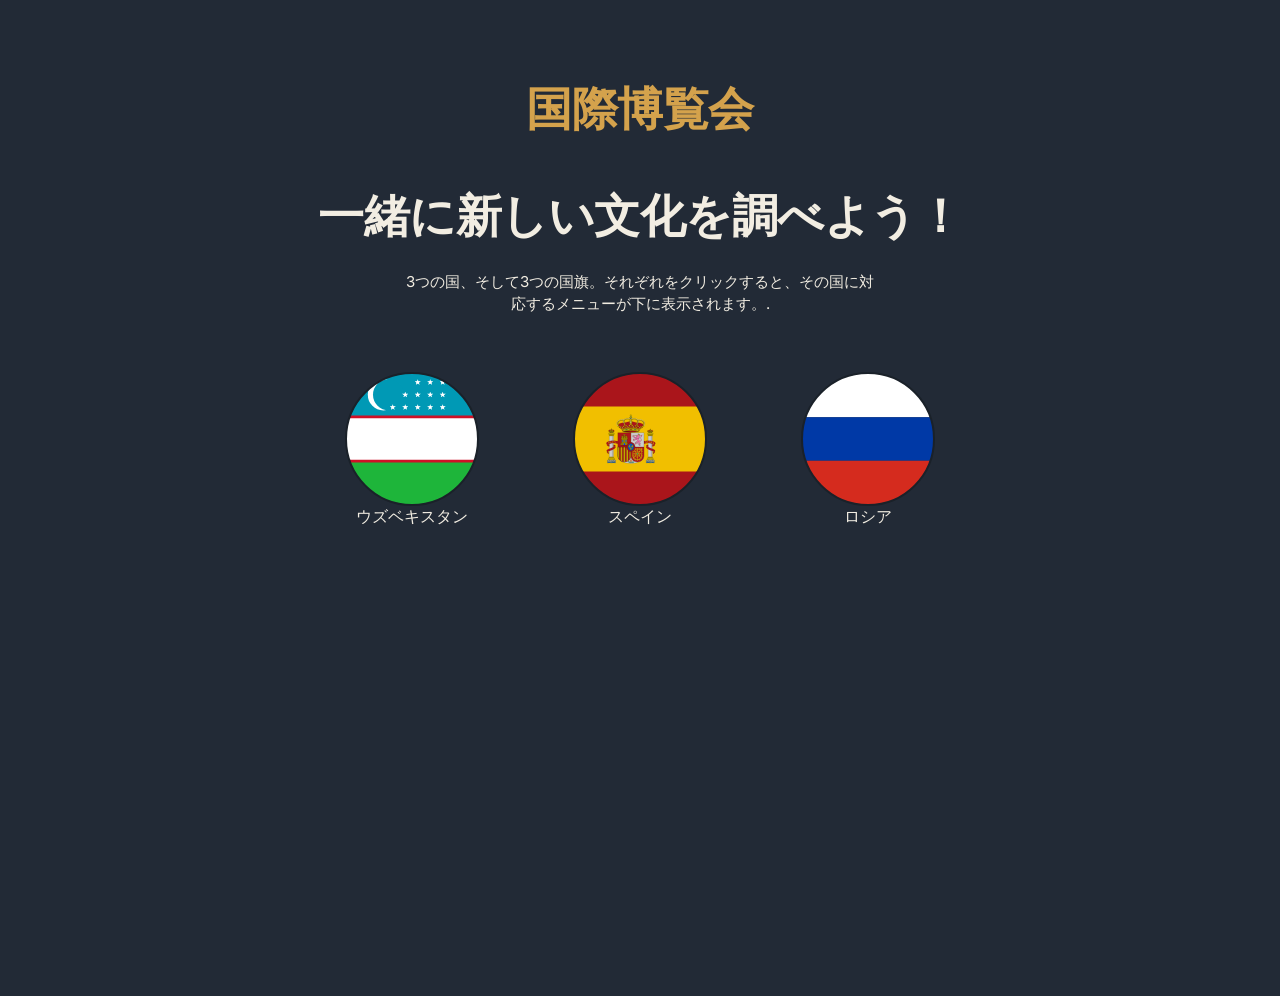
==== ryouri 2/index.html @ 64e85363 "Add files via upload Залил файлы" ====
<!DOCTYPE html>
<html lang="ja">
<head>
<meta charset="UTF-8">
<meta name="viewport" content="width=device-width, initial-scale=1.0">
<link rel="preconnect" href="https://fonts.googleapis.com">
<link href="https://fonts.googleapis.com/css2?family=Fraunces:opsz,wght@9..144,400;9..144,600;9..144,700&family=Inter:wght@400;500;600&display=swap" rel="stylesheet">
<title>国際博覧会</title>
<link rel="stylesheet" href="css/test.css">
</head>
<body>
    <h1 class="title">国際博覧会</h1>
    <h1>一緒に新しい文化を調べよう！</h1>
    <p class="sub">3つの国、そして3つの国旗。それぞれをクリックすると、その国に対応するメニューが下に表示されます。.</p>
    <div class="flags">
        <div class="country" data-c="uz">
      <a href="uzbekistan/landing.html" id="uzbekistan-btn" class="flag-btn" style="background-image: url('images/uzbekistan/uz.svg');" onclick="toggleCountry('uz')"></a>
      <div class="name">ウズベキスタン</div>
      <nav class="menu">
        <a href="#">歴史</a>
        <a href="#">観光地</a>
        <a href="#">料理</a>
      </nav>
    </div>

    <div class="country"">
      <a href="spain/spain.html" id="spain-btn" class="flag-btn" style="background-image: url('images/spain/es.svg');" onclick="toggleCountry('es')"></a>
      <div class="name">スペイン</div>
      <nav class="menu" >
        <a href="#">歴史</a>
        <a href="#">観光地</a>
        <a href="#">料理</a>
      </nav>
    </div>

    <div class="country" data-c="ru">
      <a href="russia/landing.html" id="russia-btn" class="flag-btn" style="background-image: url('images/russia/ru.svg');" onclick="toggleCountry('ru')"></a>
      <div class="name">ロシア</div>
      <nav class="menu">
        <a href="#">歴史</a>
        <a href="#">観光地</a>
        <a href="#">料理</a>
    </div>

    </div>
</body>
---- ryouri 2/css/test.css ----
body{
    background: #222a36;
    color: #f2ede2;
    font-family: 'Inter', sans-serif;
    min-height:100vh;
    display:flex;
    flex-direction:column;
    align-items:center;
    overflow-x:hidden;
    position:relative;
    padding: 40px 20px;
}

.title{
    text-transform: uppercase;
    color: #d4a24c;
    font-weight: 600;
    margin-bottom: 14px;
}

h1{
    font-family:'Fraunces', serif;
    font-weight: 600;
    font-size: clamp(28px, 5vw, 46px);
    text-align:center;
    margin-bottom: 8px;
    letter-spacing: -0.5px;
}
p.sub{
    color: var(--text-dim);
    text-align:center;
    max-width: 480px;
    margin-bottom: 56px;
    font-size: 15px;
    line-height:1.5;
}
.flags{
    display:flex;
    gap: 36px;
    align-items:flex-start;
    flex-wrap: wrap;
    justify-content:center;
    z-index:1;
}
.country{
    position:relative;
    display:flex;
    flex-direction:column;
    align-items:center;
}
.flag-btn{
    width: 130px;
    height: 130px;
    border-radius: 50%;
    border: 2px solid #1a2129;
    background: #212a33;
    display:flex;
    align-items:center;
    justify-content:center;
    font-size: 56px;
    cursor:pointer;
    transition: transform .25s ease, border-color .25s ease, box-shadow .25s ease;
    position:relative;
    background-repeat: no-repeat;
    background-size: cover;
}
.flag-btn:hover{
    transform: translateY(-6px);
}

#uzbekistan-btn:hover{
    border-color: #0099b5;
    box-shadow: 0 12px 30px rgba(0,153,181,0.25);
}
#spain-btn:hover{
    border-color: #c8102e;
    box-shadow: 0 12px 30px rgba(200,16,46,0.25);
}
#russia-btn:hover{
    border-color: #2a52a8;
    box-shadow: 0 12px 30px rgba(42,82,168,0.25);
}

 .menu{
    margin-top: 18px;
    background: #1a2129;
    border: 1px solid #212a33;
    border-radius: 18px;
    width: 190px;
    overflow: hidden;
    max-height: 0;
    opacity: 0;
    transform: translateY(-8px);
    transition: max-height .35s ease, opacity .3s ease, transform .3s ease;
}
.country.active .menu{
    max-height: 260px;
    opacity: 1;
    transform: translateY(0);
}
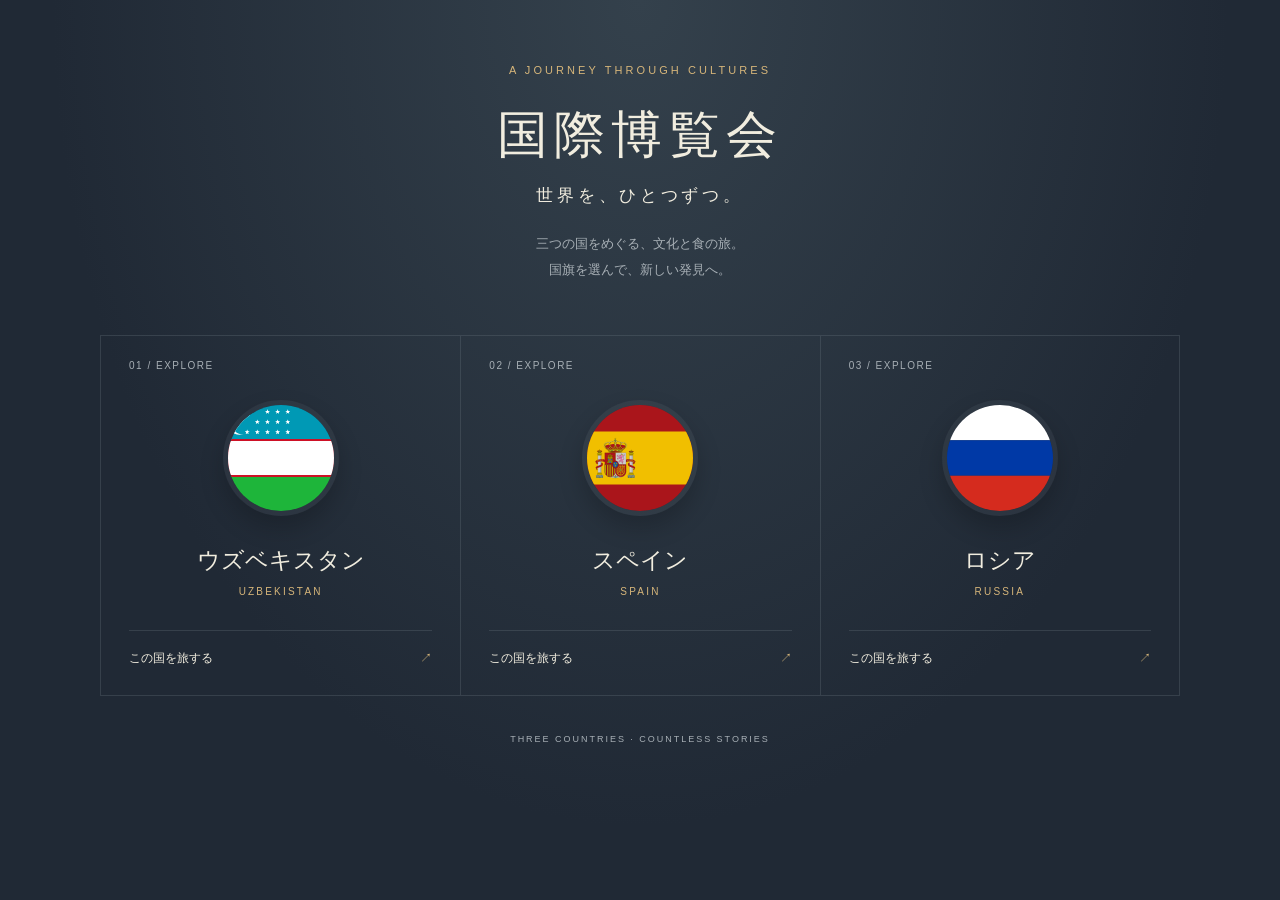
==== commit e64c032d: "Add country landing pages and CSS-only site navigation" ====
--- a/ryouri 2/index.html
+++ b/ryouri 2/index.html
@@ -1,46 +1,15 @@
-<!DOCTYPE html>
-<html lang="ja">
-<head>
-<meta charset="UTF-8">
-<meta name="viewport" content="width=device-width, initial-scale=1.0">
-<link rel="preconnect" href="https://fonts.googleapis.com">
-<link href="https://fonts.googleapis.com/css2?family=Fraunces:opsz,wght@9..144,400;9..144,600;9..144,700&family=Inter:wght@400;500;600&display=swap" rel="stylesheet">
-<title>国際博覧会</title>
-<link rel="stylesheet" href="css/test.css">
-</head>
-<body>
-    <h1 class="title">国際博覧会</h1>
-    <h1>一緒に新しい文化を調べよう！</h1>
-    <p class="sub">3つの国、そして3つの国旗。それぞれをクリックすると、その国に対応するメニューが下に表示されます。.</p>
-    <div class="flags">
-        <div class="country" data-c="uz">
-      <a href="uzbekistan/landing.html" id="uzbekistan-btn" class="flag-btn" style="background-image: url('images/uzbekistan/uz.svg');" onclick="toggleCountry('uz')"></a>
-      <div class="name">ウズベキスタン</div>
-      <nav class="menu">
-        <a href="#">歴史</a>
-        <a href="#">観光地</a>
-        <a href="#">料理</a>
-      </nav>
-    </div>
-
-    <div class="country"">
-      <a href="spain/spain.html" id="spain-btn" class="flag-btn" style="background-image: url('images/spain/es.svg');" onclick="toggleCountry('es')"></a>
-      <div class="name">スペイン</div>
-      <nav class="menu" >
-        <a href="#">歴史</a>
-        <a href="#">観光地</a>
-        <a href="#">料理</a>
-      </nav>
-    </div>
-
-    <div class="country" data-c="ru">
-      <a href="russia/landing.html" id="russia-btn" class="flag-btn" style="background-image: url('images/russia/ru.svg');" onclick="toggleCountry('ru')"></a>
-      <div class="name">ロシア</div>
-      <nav class="menu">
-        <a href="#">歴史</a>
-        <a href="#">観光地</a>
-        <a href="#">料理</a>
-    </div>
-
-    </div>
-</body>+<!DOCTYPE html>
+<html lang="ja">
+<head>
+<meta charset="UTF-8">
+<meta name="viewport" content="width=device-width, initial-scale=1.0">
+<title>世界を旅する — 国際博覧会</title>
+<link rel="stylesheet" href="css/test.css">
+</head>
+<body class="home">
+<header class="home-heading"><p class="eyebrow">A JOURNEY THROUGH CULTURES</p><h1>国際博覧会<span>世界を、ひとつずつ。</span></h1><p class="intro">三つの国をめぐる、文化と食の旅。<br>国旗を選んで、新しい発見へ。</p></header>
+<main class="flags" aria-label="国を選ぶ">
+<a class="country-card" href="uzbekistan/landing.html"><span class="card-number">01 / EXPLORE</span><img class="flag" src="images/uzbekistan/uz.svg" alt="ウズベキスタンの国旗"><h2>ウズベキスタン</h2><span class="country-en">UZBEKISTAN</span><span class="explore">この国を旅する <span aria-hidden="true">↗</span></span></a>
+<a class="country-card" href="spain/landing.html"><span class="card-number">02 / EXPLORE</span><img class="flag" src="images/spain/es.svg" alt="スペインの国旗"><h2>スペイン</h2><span class="country-en">SPAIN</span><span class="explore">この国を旅する <span aria-hidden="true">↗</span></span></a>
+<a class="country-card" href="russia/landing.html"><span class="card-number">03 / EXPLORE</span><img class="flag" src="images/russia/ru.svg" alt="ロシアの国旗"><h2>ロシア</h2><span class="country-en">RUSSIA</span><span class="explore">この国を旅する <span aria-hidden="true">↗</span></span></a>
+</main><footer class="home-footer">THREE COUNTRIES · COUNTLESS STORIES</footer></body></html>
--- a/ryouri 2/css/test.css
+++ b/ryouri 2/css/test.css
@@ -1,100 +1 @@
-body{
-    background: #222a36;
-    color: #f2ede2;
-    font-family: 'Inter', sans-serif;
-    min-height:100vh;
-    display:flex;
-    flex-direction:column;
-    align-items:center;
-    overflow-x:hidden;
-    position:relative;
-    padding: 40px 20px;
-}
-
-.title{
-    text-transform: uppercase;
-    color: #d4a24c;
-    font-weight: 600;
-    margin-bottom: 14px;
-}
-
-h1{
-    font-family:'Fraunces', serif;
-    font-weight: 600;
-    font-size: clamp(28px, 5vw, 46px);
-    text-align:center;
-    margin-bottom: 8px;
-    letter-spacing: -0.5px;
-}
-p.sub{
-    color: var(--text-dim);
-    text-align:center;
-    max-width: 480px;
-    margin-bottom: 56px;
-    font-size: 15px;
-    line-height:1.5;
-}
-.flags{
-    display:flex;
-    gap: 36px;
-    align-items:flex-start;
-    flex-wrap: wrap;
-    justify-content:center;
-    z-index:1;
-}
-.country{
-    position:relative;
-    display:flex;
-    flex-direction:column;
-    align-items:center;
-}
-.flag-btn{
-    width: 130px;
-    height: 130px;
-    border-radius: 50%;
-    border: 2px solid #1a2129;
-    background: #212a33;
-    display:flex;
-    align-items:center;
-    justify-content:center;
-    font-size: 56px;
-    cursor:pointer;
-    transition: transform .25s ease, border-color .25s ease, box-shadow .25s ease;
-    position:relative;
-    background-repeat: no-repeat;
-    background-size: cover;
-}
-.flag-btn:hover{
-    transform: translateY(-6px);
-}
-
-#uzbekistan-btn:hover{
-    border-color: #0099b5;
-    box-shadow: 0 12px 30px rgba(0,153,181,0.25);
-}
-#spain-btn:hover{
-    border-color: #c8102e;
-    box-shadow: 0 12px 30px rgba(200,16,46,0.25);
-}
-#russia-btn:hover{
-    border-color: #2a52a8;
-    box-shadow: 0 12px 30px rgba(42,82,168,0.25);
-}
-
- .menu{
-    margin-top: 18px;
-    background: #1a2129;
-    border: 1px solid #212a33;
-    border-radius: 18px;
-    width: 190px;
-    overflow: hidden;
-    max-height: 0;
-    opacity: 0;
-    transform: translateY(-8px);
-    transition: max-height .35s ease, opacity .3s ease, transform .3s ease;
-}
-.country.active .menu{
-    max-height: 260px;
-    opacity: 1;
-    transform: translateY(0);
-}+:root{color-scheme:dark;--bg:#202935;--paper:#f1eddf;--muted:#a7afb5;--gold:#d7b67a}*{box-sizing:border-box}body{margin:0;background:var(--bg);color:var(--paper);font-family:'Hiragino Kaku Gothic ProN','Yu Gothic',sans-serif}a{color:inherit;text-decoration:none}a:focus-visible{outline:3px solid var(--gold);outline-offset:7px}.home{min-height:100svh;padding:64px 7vw 24px;background:radial-gradient(ellipse at 50% 0,#34414c 0,transparent 65%),var(--bg)}.home-heading{text-align:center}.eyebrow{font-size:11px;letter-spacing:.28em;color:var(--gold);margin:0 0 25px}h1,h2,p{margin:0}.home h1{font-family:'Yu Mincho',serif;font-size:clamp(36px,4vw,60px);font-weight:500;letter-spacing:.12em}.home h1 span{display:block;font-size:17px;letter-spacing:.22em;margin-top:14px}.intro{color:var(--muted);font-size:13px;line-height:2;margin-top:24px}.flags{max-width:1080px;margin:52px auto 0;display:grid;grid-template-columns:repeat(3,1fr);border:1px solid #65717a55}.country-card{padding:24px 28px 28px;display:flex;align-items:center;flex-direction:column;transition:background .2s}.country-card+.country-card{border-left:1px solid #65717a55}.country-card:hover{background:#ffffff08}.card-number{align-self:flex-start;font-size:10px;letter-spacing:.15em;color:var(--muted)}.flag{width:116px;height:116px;object-fit:cover;border-radius:50%;margin:29px 0;border:5px solid #ffffff0b;box-shadow:0 12px 25px #0003}.country-card h2{font-family:'Yu Mincho',serif;font-size:23px;font-weight:500}.country-en{font-size:10px;letter-spacing:.22em;color:var(--gold);margin-top:10px}.explore{display:flex;justify-content:space-between;align-self:stretch;border-top:1px solid #65717a55;margin-top:33px;padding-top:19px;font-size:12px}.explore span{color:var(--gold)}.home-footer{text-align:center;margin-top:38px;color:var(--muted);font-size:9px;letter-spacing:.22em}.landing{--panel:#283442;--panel-alt:#2c3947;--accent:#d7b67a}.landing.uzbekistan{--panel:#273d40;--panel-alt:#2d4548;--accent:#a7c6bd}.landing.spain{--panel:#493734;--panel-alt:#523e38;--accent:#e3bd82}.landing-header{height:100px;display:flex;align-items:center;justify-content:space-between;padding:0 40px;border-bottom:1px solid #ffffff20;gap:20px}.back-home{font-size:12px;color:var(--muted)}.country-heading{display:flex;align-items:center;gap:14px;font-family:'Yu Mincho',serif;font-size:22px}.country-heading img{width:32px;height:23px;object-fit:cover}.edition{font-size:10px;letter-spacing:.15em;color:var(--muted)}.panels{display:grid;grid-template-columns:repeat(3,1fr);min-height:calc(100svh - 100px)}.panel{position:relative;display:flex;align-items:center;justify-content:center;isolation:isolate;min-height:580px;background:var(--panel);overflow:hidden}.panel:nth-child(2){background:var(--panel-alt)}.panel+.panel{border-left:1px solid #ffffff20}.image-slot{position:absolute;inset:25px;border:1px solid #ffffff0b;z-index:-1}.panel-number{position:absolute;top:46px;left:46px;color:var(--accent);font-size:12px;letter-spacing:.18em}.panel-title{text-align:center}.panel-title p{color:var(--accent);font-size:11px;letter-spacing:.3em;margin-bottom:19px}.panel-title h1,.panel-title a{font-family:'Yu Mincho',serif;font-size:clamp(32px,4vw,56px);font-weight:400;letter-spacing:.1em}.panel-title a{display:inline-block;border-bottom:1px solid var(--accent);padding-bottom:12px;transition:color .2s}.panel-title a:hover{color:var(--accent)}.panel-title a span{font-family:sans-serif;font-size:22px}.panel-foot{position:absolute;bottom:46px;font-size:9px;letter-spacing:.18em;color:#ffffff66}@media(max-width:700px){.home{padding:40px 20px 24px}.flags{grid-template-columns:1fr;margin-top:30px}.country-card{padding:22px}.country-card+.country-card{border-left:0;border-top:1px solid #65717a55}.flag{margin:18px 0;width:88px;height:88px}.explore{margin-top:22px}.landing-header{height:auto;min-height:100px;flex-wrap:wrap;padding:22px;gap:16px}.edition{display:none}.country-heading{font-size:17px}.panels{grid-template-columns:1fr}.panel{min-height:380px}.panel+.panel{border-left:0;border-top:1px solid #ffffff20}.panel-title h1,.panel-title a{font-size:42px}}
